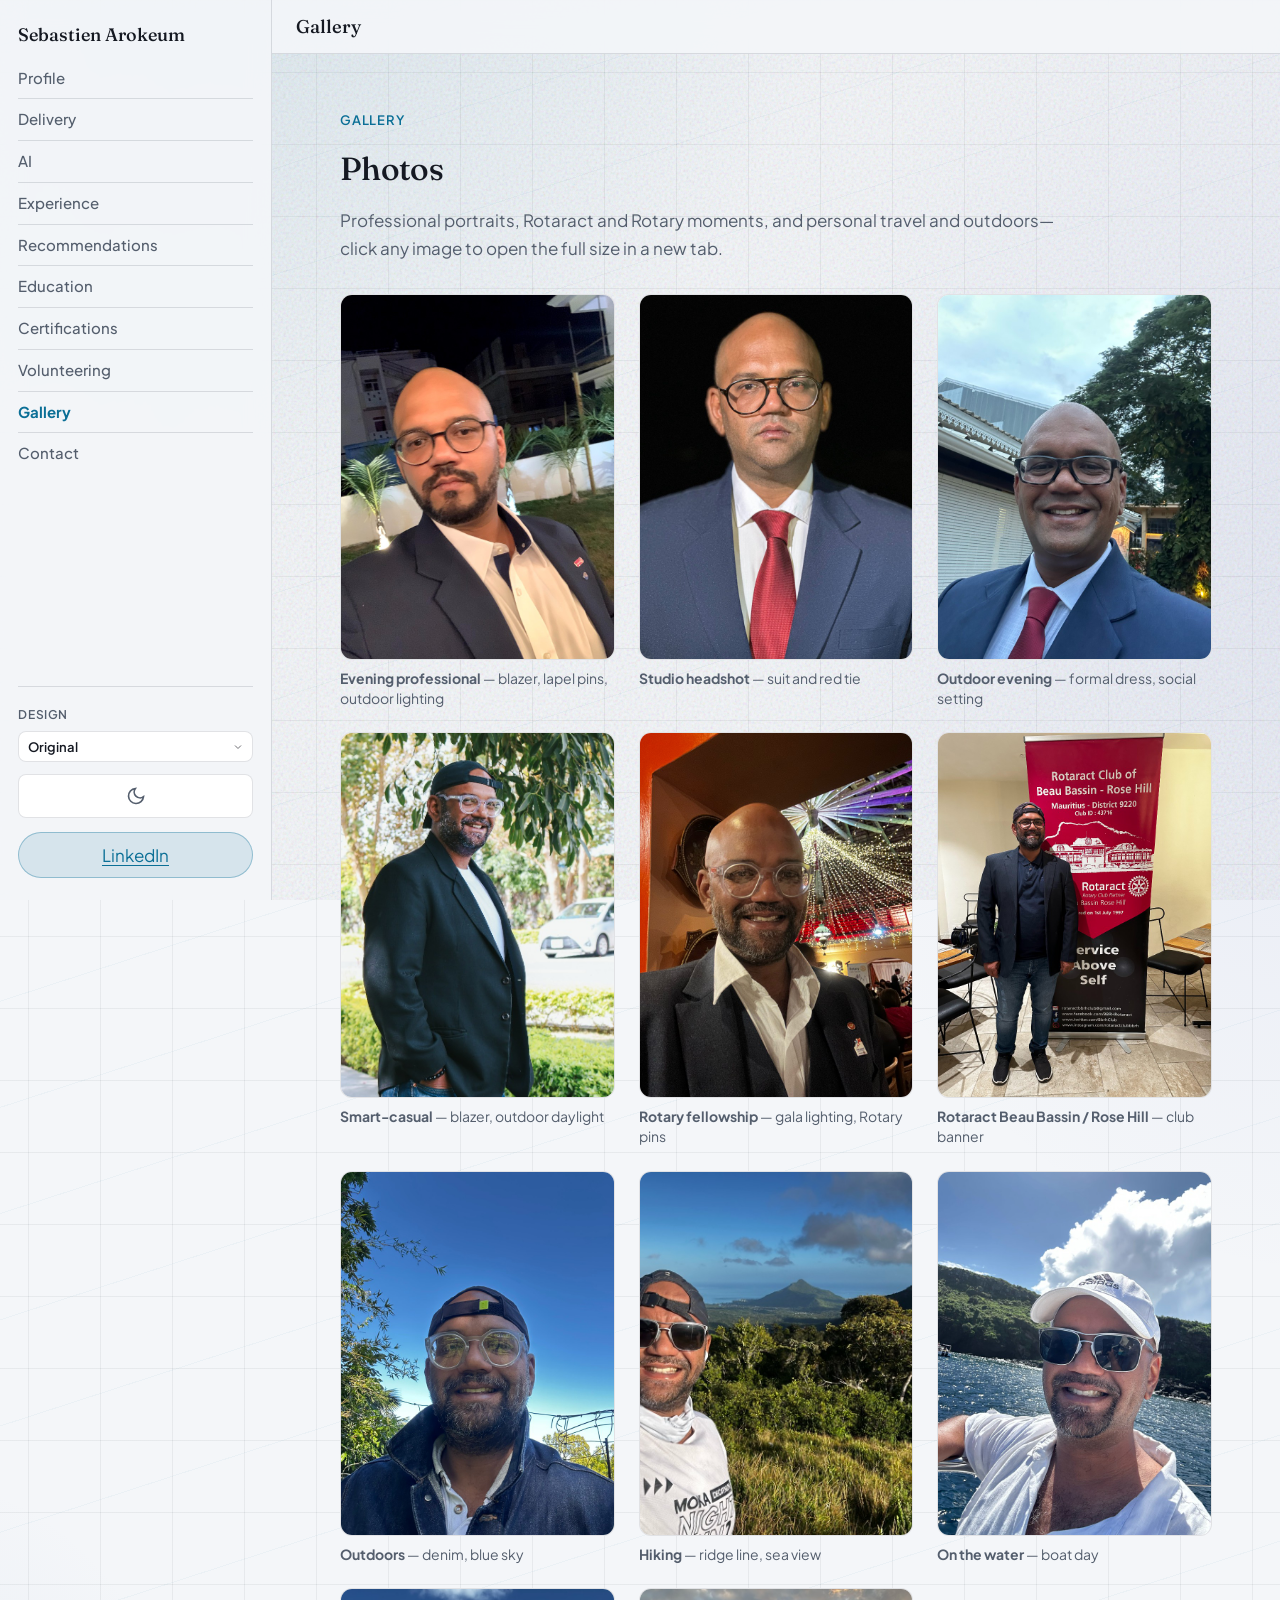
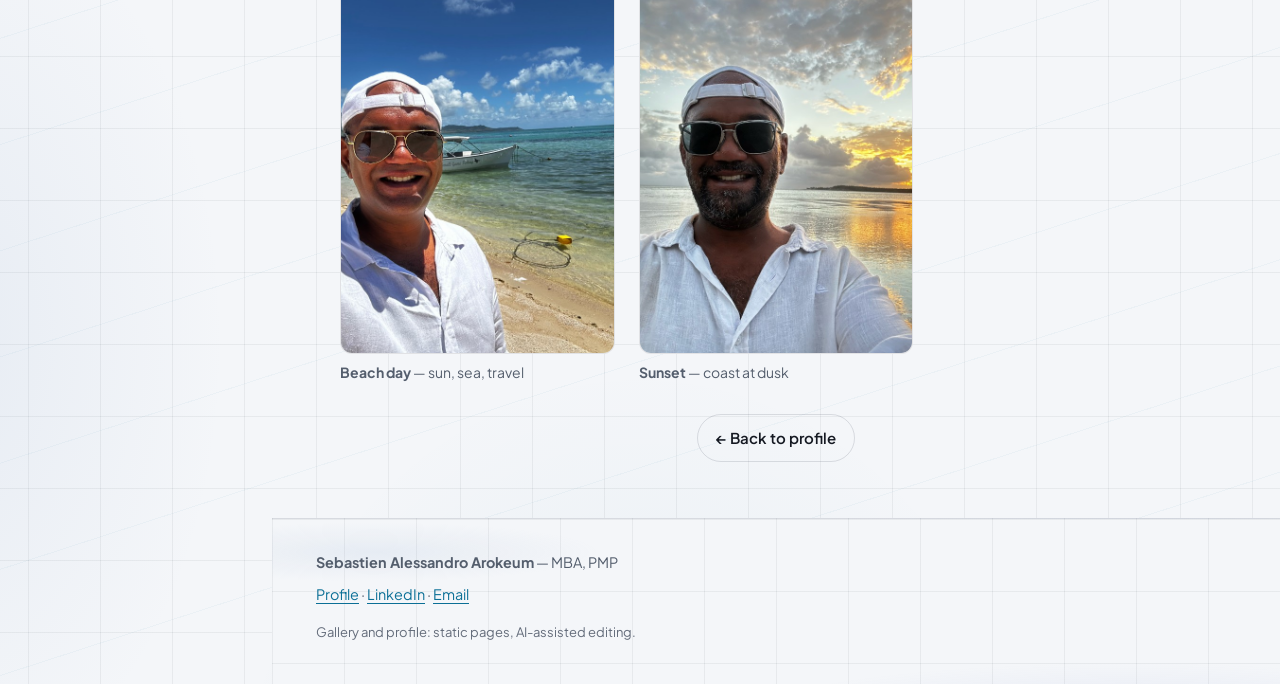
==== gallery.html @ 87f0eabe "Add personal profile site: index, gallery, themes, assets Made-with: Cursor" ====
<!DOCTYPE html>
<html lang="en">
<head>
  <meta charset="utf-8">
  <meta name="viewport" content="width=device-width, initial-scale=1">
  <title>Photo gallery — Sebastien Arokeum</title>
  <meta name="description" content="Photos: professional work, Rotaract and Rotary, travel, and outdoor life — Sebastien Alessandro Arokeum.">
  <meta name="theme-color" id="theme-color-meta" content="#0c0f14">
  <script>
    (function () {
      var d = document.documentElement;
      var colors = { original: { light: '#f4f6f9', dark: '#0c0f14' }, apple: { light: '#f5f5f7', dark: '#000000' }, google: { light: '#f8f9fa', dark: '#131314' } };
      try {
        var a = localStorage.getItem('appearance');
        if (!a) {
          var leg = localStorage.getItem('theme');
          if (leg === 'light' || leg === 'dark') {
            a = leg;
            localStorage.setItem('appearance', a);
            localStorage.removeItem('theme');
          } else {
            a = window.matchMedia('(prefers-color-scheme: light)').matches ? 'light' : 'dark';
          }
        }
        d.setAttribute('data-appearance', a);
      } catch (e) {
        d.setAttribute('data-appearance', 'dark');
      }
      var v = localStorage.getItem('visualTheme');
      d.setAttribute('data-visual', (v === 'apple' || v === 'google' || v === 'original') ? v : 'original');
      var m = document.getElementById('theme-color-meta');
      if (m) {
        var vis = d.getAttribute('data-visual');
        var ap = d.getAttribute('data-appearance');
        m.content = (colors[vis] && colors[vis][ap]) || '#0c0f14';
      }
    })();
  </script>
  <link rel="preconnect" href="https://fonts.googleapis.com">
  <link rel="preconnect" href="https://fonts.gstatic.com" crossorigin>
  <link href="https://fonts.googleapis.com/css2?family=Fraunces:ital,opsz,wght@0,9..144,500;1,9..144,500&family=Inter:wght@400;500;600;700&family=Plus+Jakarta+Sans:ital,wght@0,400;0,500;0,600;0,700;1,400&family=Roboto+Serif:ital,opsz,wght@0,8..144,400;0,8..144,600;1,8..144,400&family=Roboto:ital,wght@0,400;0,500;0,700;1,400&family=Source+Serif+4:ital,opsz,wght@0,8..60,400;0,8..60,600;1,8..60,400&display=swap" rel="stylesheet">
  <link rel="stylesheet" href="styles.css">
</head>
<body>
  <a class="skip-link" href="#main">Skip to content</a>

  <div class="site-shell">
    <aside class="site-sidebar" id="site-sidebar" aria-label="Site">
      <div class="site-sidebar__inner">
        <a class="logo" href="index.html">Sebastien Arokeum</a>
        <nav id="site-nav" class="site-nav" aria-label="Primary">
          <a href="index.html#top">Profile</a>
          <a href="index.html#delivery">Delivery</a>
          <a href="index.html#ai">AI</a>
          <a href="index.html#experience">Experience</a>
          <a href="index.html#recommendations">Recommendations</a>
          <a href="index.html#education">Education</a>
          <a href="index.html#certifications">Certifications</a>
          <a href="index.html#volunteering">Volunteering</a>
          <a href="gallery.html" aria-current="page">Gallery</a>
          <a href="index.html#contact">Contact</a>
        </nav>
        <div class="site-sidebar__footer">
          <div class="theme-picker">
            <label class="theme-picker__label" for="visual-theme">Design</label>
            <select id="visual-theme" class="theme-select" aria-label="Choose site design theme. Selection is saved as default in this browser." title="Saved as your default on this device">
              <option value="original">Original</option>
              <option value="apple">Apple</option>
              <option value="google">Google</option>
            </select>
          </div>
          <button type="button" class="theme-toggle theme-toggle--sidebar" data-theme-toggle aria-pressed="false" title="Toggle light / dark appearance">
            <span class="visually-hidden">Toggle light / dark appearance</span>
            <svg class="theme-toggle__icon theme-toggle__icon--sun" xmlns="http://www.w3.org/2000/svg" width="20" height="20" viewBox="0 0 24 24" fill="none" stroke="currentColor" stroke-width="2" stroke-linecap="round" aria-hidden="true"><circle cx="12" cy="12" r="4"/><path d="M12 2v2M12 20v2M4.93 4.93l1.41 1.41M17.66 17.66l1.41 1.41M2 12h2M20 12h2M6.34 17.66l-1.41 1.41M19.07 4.93l-1.41 1.41"/></svg>
            <svg class="theme-toggle__icon theme-toggle__icon--moon" xmlns="http://www.w3.org/2000/svg" width="20" height="20" viewBox="0 0 24 24" fill="none" stroke="currentColor" stroke-width="2" stroke-linecap="round" aria-hidden="true"><path d="M21 12.79A9 9 0 1 1 11.21 3 7 7 0 0 0 21 12.79z"/></svg>
          </button>
          <a class="site-nav__cta" href="https://www.linkedin.com/in/sebastien-alessandro-arokeum/" target="_blank" rel="noopener noreferrer">LinkedIn</a>
        </div>
      </div>
    </aside>

    <div class="site-content">
      <div class="site-drawer-backdrop" id="site-drawer-backdrop" aria-hidden="true"></div>
      <header class="site-topbar" aria-label="Current section">
        <button type="button" class="nav-toggle" aria-expanded="false" aria-controls="site-sidebar" aria-label="Open menu">
          <span class="nav-toggle__bar" aria-hidden="true"></span>
          <span class="nav-toggle__bar" aria-hidden="true"></span>
        </button>
        <p class="site-topbar__label" id="current-section-label" aria-live="polite">Gallery</p>
        <button type="button" class="theme-toggle theme-toggle--topbar" data-theme-toggle aria-pressed="false" title="Toggle light / dark appearance">
          <span class="visually-hidden">Toggle light / dark appearance</span>
          <svg class="theme-toggle__icon theme-toggle__icon--sun" xmlns="http://www.w3.org/2000/svg" width="20" height="20" viewBox="0 0 24 24" fill="none" stroke="currentColor" stroke-width="2" stroke-linecap="round" aria-hidden="true"><circle cx="12" cy="12" r="4"/><path d="M12 2v2M12 20v2M4.93 4.93l1.41 1.41M17.66 17.66l1.41 1.41M2 12h2M20 12h2M6.34 17.66l-1.41 1.41M19.07 4.93l-1.41 1.41"/></svg>
          <svg class="theme-toggle__icon theme-toggle__icon--moon" xmlns="http://www.w3.org/2000/svg" width="20" height="20" viewBox="0 0 24 24" fill="none" stroke="currentColor" stroke-width="2" stroke-linecap="round" aria-hidden="true"><path d="M21 12.79A9 9 0 1 1 11.21 3 7 7 0 0 0 21 12.79z"/></svg>
        </button>
      </header>

      <main id="main" class="section">
    <div class="section__inner">
      <p class="eyebrow">Gallery</p>
      <h1 class="section__title">Photos</h1>
      <p class="gallery-page__intro">Professional portraits, Rotaract and Rotary moments, and personal travel and outdoors—click any image to open the full size in a new tab.</p>

      <ul class="gallery-grid">
        <li class="gallery-grid__item">
          <figure class="photo-card">
            <a href="assets/photos/hero-professional.png" target="_blank" rel="noopener noreferrer" class="photo-card__link">
              <img src="assets/photos/hero-professional.png" width="480" height="640" loading="lazy" alt="Evening portrait, blazer and Rotary-related lapel pins.">
            </a>
            <figcaption class="photo-card__cap"><strong>Evening professional</strong> — blazer, lapel pins, outdoor lighting</figcaption>
          </figure>
        </li>
        <li class="gallery-grid__item">
          <figure class="photo-card">
            <a href="assets/photos/headshot-studio.png" target="_blank" rel="noopener noreferrer" class="photo-card__link">
              <img src="assets/photos/headshot-studio.png" width="480" height="640" loading="lazy" alt="Formal headshot with navy suit, white shirt, and red tie on dark background.">
            </a>
            <figcaption class="photo-card__cap"><strong>Studio headshot</strong> — suit and red tie</figcaption>
          </figure>
        </li>
        <li class="gallery-grid__item">
          <figure class="photo-card">
            <a href="assets/photos/professional-outdoor-event.png" target="_blank" rel="noopener noreferrer" class="photo-card__link">
              <img src="assets/photos/professional-outdoor-event.png" width="480" height="640" loading="lazy" alt="Navy suit and red tie at an outdoor evening event with trees and buildings.">
            </a>
            <figcaption class="photo-card__cap"><strong>Outdoor evening</strong> — formal dress, social setting</figcaption>
          </figure>
        </li>
        <li class="gallery-grid__item">
          <figure class="photo-card">
            <a href="assets/photos/lifestyle-smart-casual.png" target="_blank" rel="noopener noreferrer" class="photo-card__link">
              <img src="assets/photos/lifestyle-smart-casual.png" width="480" height="640" loading="lazy" alt="Black blazer, white t-shirt, and jeans outdoors under a tree.">
            </a>
            <figcaption class="photo-card__cap"><strong>Smart-casual</strong> — blazer, outdoor daylight</figcaption>
          </figure>
        </li>
        <li class="gallery-grid__item">
          <figure class="photo-card">
            <a href="assets/photos/rotary-gala.png" target="_blank" rel="noopener noreferrer" class="photo-card__link">
              <img src="assets/photos/rotary-gala.png" width="480" height="640" loading="lazy" alt="Rotary evening event with formal wear and Rotary lapel pins, festive lighting.">
            </a>
            <figcaption class="photo-card__cap"><strong>Rotary fellowship</strong> — gala lighting, Rotary pins</figcaption>
          </figure>
        </li>
        <li class="gallery-grid__item">
          <figure class="photo-card">
            <a href="assets/photos/rotaract-banner.png" target="_blank" rel="noopener noreferrer" class="photo-card__link">
              <img src="assets/photos/rotaract-banner.png" width="480" height="640" loading="lazy" alt="Beside the Rotaract Club of Beau Bassin Rose Hill banner with Service Above Self.">
            </a>
            <figcaption class="photo-card__cap"><strong>Rotaract Beau Bassin / Rose Hill</strong> — club banner</figcaption>
          </figure>
        </li>
        <li class="gallery-grid__item">
          <figure class="photo-card">
            <a href="assets/photos/gallery-denim-outdoor.png" target="_blank" rel="noopener noreferrer" class="photo-card__link">
              <img src="assets/photos/gallery-denim-outdoor.png" width="480" height="640" loading="lazy" alt="Casual outdoor selfie with denim jacket and cap against blue sky.">
            </a>
            <figcaption class="photo-card__cap"><strong>Outdoors</strong> — denim, blue sky</figcaption>
          </figure>
        </li>
        <li class="gallery-grid__item">
          <figure class="photo-card">
            <a href="assets/photos/gallery-hiking.png" target="_blank" rel="noopener noreferrer" class="photo-card__link">
              <img src="assets/photos/gallery-hiking.png" width="480" height="640" loading="lazy" alt="On a mountain ridge with forested hills and ocean in the distance.">
            </a>
            <figcaption class="photo-card__cap"><strong>Hiking</strong> — ridge line, sea view</figcaption>
          </figure>
        </li>
        <li class="gallery-grid__item">
          <figure class="photo-card">
            <a href="assets/photos/gallery-boat.png" target="_blank" rel="noopener noreferrer" class="photo-card__link">
              <img src="assets/photos/gallery-boat.png" width="480" height="640" loading="lazy" alt="Selfie on a boat with blue water and green coastline.">
            </a>
            <figcaption class="photo-card__cap"><strong>On the water</strong> — boat day</figcaption>
          </figure>
        </li>
        <li class="gallery-grid__item">
          <figure class="photo-card">
            <a href="assets/photos/gallery-beach-day.png" target="_blank" rel="noopener noreferrer" class="photo-card__link">
              <img src="assets/photos/gallery-beach-day.png" width="480" height="640" loading="lazy" alt="Bright beach day with white shirt and cap.">
            </a>
            <figcaption class="photo-card__cap"><strong>Beach day</strong> — sun, sea, travel</figcaption>
          </figure>
        </li>
        <li class="gallery-grid__item">
          <figure class="photo-card">
            <a href="assets/photos/gallery-beach-sunset.png" target="_blank" rel="noopener noreferrer" class="photo-card__link">
              <img src="assets/photos/gallery-beach-sunset.png" width="480" height="640" loading="lazy" alt="Beach at sunset with warm colours in the sky.">
            </a>
            <figcaption class="photo-card__cap"><strong>Sunset</strong> — coast at dusk</figcaption>
          </figure>
        </li>
      </ul>

      <p class="cta-row cta-row--spaced"><a class="btn btn--ghost" href="index.html">← Back to profile</a></p>
    </div>
      </main>

      <footer class="site-footer">
        <div class="site-footer__inner">
          <p><strong>Sebastien Alessandro Arokeum</strong> — MBA, PMP</p>
          <p class="site-footer__links">
            <a href="index.html">Profile</a>
            · <a href="https://www.linkedin.com/in/sebastien-alessandro-arokeum/" target="_blank" rel="noopener noreferrer">LinkedIn</a>
            · <a href="mailto:sebastien.arokeum@gmail.com">Email</a>
          </p>
          <p class="site-footer__build">Gallery and profile: static pages, AI-assisted editing.</p>
        </div>
      </footer>
    </div>
  </div>

  <script src="theme-init.js" defer></script>
</body>
</html>
---- styles.css ----
/* Sebastien Arokeum — multi-theme profile
   data-visual: original | apple | google · data-appearance: light | dark */

html[data-visual="original"][data-appearance="dark"] {
  color-scheme: dark;
  --bg: #0a0c10;
  --bg-elevated: #11151c;
  --bg-card: #161c26;
  --text: #e8eaef;
  --text-muted: #98a1b0;
  --accent: #5eb3d4;
  --accent-soft: rgba(94, 179, 212, 0.14);
  --border: rgba(255, 255, 255, 0.08);
  --link-hover: #8bcfe8;
  --header-bg: rgba(10, 12, 16, 0.88);
  --header-blur: blur(12px);
  --btn-primary-hover: #7ec9e4;
  --btn-primary-fg: #0a0c10;
  --nav-cta-border: rgba(94, 179, 212, 0.35);
  --nav-cta-hover-bg: rgba(94, 179, 212, 0.22);
  --nav-cta-hover-fg: #8bcfe8;
  --hero-note-border: rgba(94, 179, 212, 0.25);
  --cert-thumb-hover: rgba(94, 179, 212, 0.45);
  --skip-fg: #0a0c10;
  --bg-mesh-1: rgba(94, 179, 212, 0.18);
  --bg-mesh-2: rgba(130, 140, 220, 0.09);
  --bg-mesh-3: rgba(94, 179, 212, 0.07);
  --bg-mesh-4: rgba(60, 100, 160, 0.06);
  --bg-grid-line: rgba(255, 255, 255, 0.045);
  --bg-diagonal: rgba(94, 179, 212, 0.03);
  --surface-mesh-top: rgba(94, 179, 212, 0.06);
  --surface-stripe: rgba(255, 255, 255, 0.02);
  --noise-opacity: 0.35;
  --radius: 12px;
  --font-sans: "Plus Jakarta Sans", system-ui, -apple-system, sans-serif;
  --font-display: "Fraunces", Georgia, "Times New Roman", serif;
  --space: clamp(1rem, 3vw, 1.5rem);
  --max: 720px;
  --max-wide: 920px;
  --hero-title-weight: 500;
  --section-title-weight: 500;
  --card-shadow: none;
}

html[data-visual="original"][data-appearance="light"] {
  color-scheme: light;
  --bg: #f4f6f9;
  --bg-elevated: #e8ecf2;
  --bg-card: #ffffff;
  --text: #151922;
  --text-muted: #545e6d;
  --accent: #0b6f96;
  --accent-soft: rgba(11, 111, 150, 0.12);
  --border: rgba(15, 23, 42, 0.12);
  --link-hover: #094660;
  --header-bg: rgba(244, 246, 249, 0.92);
  --header-blur: blur(12px);
  --btn-primary-hover: #095a7a;
  --btn-primary-fg: #ffffff;
  --nav-cta-border: rgba(11, 111, 150, 0.35);
  --nav-cta-hover-bg: rgba(11, 111, 150, 0.14);
  --nav-cta-hover-fg: #0b6f96;
  --hero-note-border: rgba(11, 111, 150, 0.28);
  --cert-thumb-hover: rgba(11, 111, 150, 0.38);
  --skip-fg: #ffffff;
  --bg-mesh-1: rgba(11, 111, 150, 0.14);
  --bg-mesh-2: rgba(100, 120, 200, 0.1);
  --bg-mesh-3: rgba(11, 111, 150, 0.07);
  --bg-mesh-4: rgba(130, 160, 200, 0.12);
  --bg-grid-line: rgba(15, 23, 42, 0.06);
  --bg-diagonal: rgba(11, 111, 150, 0.04);
  --surface-mesh-top: rgba(11, 111, 150, 0.07);
  --surface-stripe: rgba(15, 23, 42, 0.035);
  --noise-opacity: 0.22;
  --radius: 12px;
  --font-sans: "Plus Jakarta Sans", system-ui, -apple-system, sans-serif;
  --font-display: "Fraunces", Georgia, "Times New Roman", serif;
  --space: clamp(1rem, 3vw, 1.5rem);
  --max: 720px;
  --max-wide: 920px;
  --hero-title-weight: 500;
  --section-title-weight: 500;
  --card-shadow: none;
}

html[data-visual="apple"][data-appearance="light"] {
  color-scheme: light;
  --bg: #f5f5f7;
  --bg-elevated: #ffffff;
  --bg-card: #ffffff;
  --text: #1d1d1f;
  --text-muted: #6e6e73;
  --accent: #0071e3;
  --accent-soft: rgba(0, 113, 227, 0.1);
  --border: rgba(0, 0, 0, 0.08);
  --link-hover: #0077ed;
  --header-bg: rgba(245, 245, 247, 0.72);
  --header-blur: saturate(180%) blur(20px);
  --btn-primary-hover: #0077ed;
  --btn-primary-fg: #ffffff;
  --nav-cta-border: rgba(0, 113, 227, 0.3);
  --nav-cta-hover-bg: rgba(0, 113, 227, 0.1);
  --nav-cta-hover-fg: #0071e3;
  --hero-note-border: rgba(0, 113, 227, 0.18);
  --cert-thumb-hover: rgba(0, 113, 227, 0.3);
  --skip-fg: #ffffff;
  --bg-mesh-1: rgba(0, 113, 227, 0.07);
  --bg-mesh-2: rgba(0, 0, 0, 0.02);
  --bg-mesh-3: rgba(0, 113, 227, 0.04);
  --bg-mesh-4: rgba(255, 255, 255, 0.5);
  --bg-grid-line: rgba(0, 0, 0, 0.04);
  --bg-diagonal: rgba(0, 113, 227, 0.02);
  --surface-mesh-top: rgba(0, 113, 227, 0.05);
  --surface-stripe: rgba(0, 0, 0, 0.02);
  --noise-opacity: 0.12;
  --radius: 18px;
  --font-sans: -apple-system, BlinkMacSystemFont, "Inter", "Segoe UI", sans-serif;
  --font-display: "Source Serif 4", Georgia, serif;
  --space: clamp(1.15rem, 3.2vw, 1.7rem);
  --max: 680px;
  --max-wide: 980px;
  --hero-title-weight: 600;
  --section-title-weight: 600;
  --card-shadow: 0 4px 24px rgba(0, 0, 0, 0.06);
}

html[data-visual="apple"][data-appearance="dark"] {
  color-scheme: dark;
  --bg: #000000;
  --bg-elevated: #1c1c1e;
  --bg-card: #2c2c2e;
  --text: #f5f5f7;
  --text-muted: #a1a1a6;
  --accent: #0a84ff;
  --accent-soft: rgba(10, 132, 255, 0.15);
  --border: rgba(255, 255, 255, 0.12);
  --link-hover: #64b5ff;
  --header-bg: rgba(28, 28, 30, 0.82);
  --header-blur: saturate(180%) blur(20px);
  --btn-primary-hover: #409cff;
  --btn-primary-fg: #ffffff;
  --nav-cta-border: rgba(10, 132, 255, 0.35);
  --nav-cta-hover-bg: rgba(10, 132, 255, 0.18);
  --nav-cta-hover-fg: #64b5ff;
  --hero-note-border: rgba(10, 132, 255, 0.28);
  --cert-thumb-hover: rgba(10, 132, 255, 0.35);
  --skip-fg: #ffffff;
  --bg-mesh-1: rgba(10, 132, 255, 0.1);
  --bg-mesh-2: rgba(255, 255, 255, 0.04);
  --bg-mesh-3: rgba(10, 132, 255, 0.06);
  --bg-mesh-4: rgba(255, 255, 255, 0.03);
  --bg-grid-line: rgba(255, 255, 255, 0.06);
  --bg-diagonal: rgba(10, 132, 255, 0.03);
  --surface-mesh-top: rgba(10, 132, 255, 0.08);
  --surface-stripe: rgba(255, 255, 255, 0.03);
  --noise-opacity: 0.18;
  --radius: 18px;
  --font-sans: -apple-system, BlinkMacSystemFont, "Inter", "Segoe UI", sans-serif;
  --font-display: "Source Serif 4", Georgia, serif;
  --space: clamp(1.15rem, 3.2vw, 1.7rem);
  --max: 680px;
  --max-wide: 980px;
  --hero-title-weight: 600;
  --section-title-weight: 600;
  --card-shadow: 0 4px 32px rgba(0, 0, 0, 0.45);
}

html[data-visual="google"][data-appearance="light"] {
  color-scheme: light;
  --bg: #f8f9fa;
  --bg-elevated: #f1f3f4;
  --bg-card: #ffffff;
  --text: #202124;
  --text-muted: #5f6368;
  --accent: #1a73e8;
  --accent-soft: rgba(26, 115, 232, 0.1);
  --border: rgba(60, 64, 67, 0.14);
  --link-hover: #174ea6;
  --header-bg: rgba(248, 249, 250, 0.92);
  --header-blur: blur(10px);
  --btn-primary-hover: #1557b0;
  --btn-primary-fg: #ffffff;
  --nav-cta-border: rgba(26, 115, 232, 0.35);
  --nav-cta-hover-bg: rgba(26, 115, 232, 0.12);
  --nav-cta-hover-fg: #1a73e8;
  --hero-note-border: rgba(26, 115, 232, 0.22);
  --cert-thumb-hover: rgba(26, 115, 232, 0.35);
  --skip-fg: #ffffff;
  --bg-mesh-1: rgba(26, 115, 232, 0.09);
  --bg-mesh-2: rgba(52, 168, 83, 0.06);
  --bg-mesh-3: rgba(251, 188, 4, 0.05);
  --bg-mesh-4: rgba(234, 67, 53, 0.04);
  --bg-grid-line: rgba(60, 64, 67, 0.06);
  --bg-diagonal: rgba(26, 115, 232, 0.025);
  --surface-mesh-top: rgba(26, 115, 232, 0.06);
  --surface-stripe: rgba(60, 64, 67, 0.04);
  --noise-opacity: 0.14;
  --radius: 12px;
  --font-sans: "Roboto", "Helvetica Neue", Arial, sans-serif;
  --font-display: "Roboto Serif", "Roboto", Georgia, serif;
  --space: clamp(1rem, 3vw, 1.55rem);
  --max: 720px;
  --max-wide: 960px;
  --hero-title-weight: 400;
  --section-title-weight: 400;
  --card-shadow: 0 1px 2px rgba(60, 64, 67, 0.12), 0 2px 6px rgba(60, 64, 67, 0.08);
}

html[data-visual="google"][data-appearance="dark"] {
  color-scheme: dark;
  --bg: #131314;
  --bg-elevated: #1e1f20;
  --bg-card: #28292a;
  --text: #e8eaed;
  --text-muted: #9aa0a6;
  --accent: #8ab4f8;
  --accent-soft: rgba(138, 180, 248, 0.14);
  --border: rgba(255, 255, 255, 0.1);
  --link-hover: #aec9ff;
  --header-bg: rgba(30, 31, 32, 0.9);
  --header-blur: blur(10px);
  --btn-primary-hover: #a8c7fa;
  --btn-primary-fg: #062e6f;
  --nav-cta-border: rgba(138, 180, 248, 0.35);
  --nav-cta-hover-bg: rgba(138, 180, 248, 0.14);
  --nav-cta-hover-fg: #d2e3fc;
  --hero-note-border: rgba(138, 180, 248, 0.28);
  --cert-thumb-hover: rgba(138, 180, 248, 0.35);
  --skip-fg: #062e6f;
  --bg-mesh-1: rgba(138, 180, 248, 0.1);
  --bg-mesh-2: rgba(129, 201, 149, 0.06);
  --bg-mesh-3: rgba(253, 192, 47, 0.05);
  --bg-mesh-4: rgba(242, 139, 130, 0.05);
  --bg-grid-line: rgba(255, 255, 255, 0.06);
  --bg-diagonal: rgba(138, 180, 248, 0.03);
  --surface-mesh-top: rgba(138, 180, 248, 0.08);
  --surface-stripe: rgba(255, 255, 255, 0.04);
  --noise-opacity: 0.22;
  --radius: 12px;
  --font-sans: "Roboto", "Helvetica Neue", Arial, sans-serif;
  --font-display: "Roboto Serif", "Roboto", Georgia, serif;
  --space: clamp(1rem, 3vw, 1.55rem);
  --max: 720px;
  --max-wide: 960px;
  --hero-title-weight: 400;
  --section-title-weight: 400;
  --card-shadow: 0 1px 3px rgba(0, 0, 0, 0.4);
}

*,
*::before,
*::after {
  box-sizing: border-box;
}

html {
  scroll-behavior: smooth;
}

@media (prefers-reduced-motion: reduce) {
  html {
    scroll-behavior: auto;
  }
}

@media (prefers-reduced-transparency: reduce) {
  body::before {
    opacity: 0.06;
    mix-blend-mode: normal;
  }

  [data-appearance="light"] body::before {
    opacity: 0.04;
  }

  .hero::before,
  .hero::after {
    opacity: 0.2;
  }
}

body {
  margin: 0;
  font-family: var(--font-sans);
  font-size: 1.0625rem;
  line-height: 1.65;
  color: var(--text);
  background-color: var(--bg);
  background-image:
    radial-gradient(ellipse 100% 70% at 15% -15%, var(--bg-mesh-1), transparent 55%),
    radial-gradient(ellipse 85% 60% at 105% 25%, var(--bg-mesh-2), transparent 52%),
    radial-gradient(ellipse 70% 50% at 50% 110%, var(--bg-mesh-3), transparent 48%),
    radial-gradient(ellipse 50% 45% at -5% 85%, var(--bg-mesh-4), transparent 45%),
    repeating-linear-gradient(
      -18deg,
      transparent,
      transparent 100px,
      var(--bg-diagonal) 100px,
      var(--bg-diagonal) 101px
    ),
    linear-gradient(var(--bg-grid-line) 1px, transparent 1px),
    linear-gradient(90deg, var(--bg-grid-line) 1px, transparent 1px);
  background-size:
    100% 100%,
    100% 100%,
    100% 100%,
    100% 100%,
    100% 100%,
    72px 72px,
    72px 72px;
  background-position: center top;
  -webkit-font-smoothing: antialiased;
}

/* Fine grain noise overlay (very subtle, theme-agnostic opacity) */
body::before {
  content: "";
  position: fixed;
  inset: 0;
  pointer-events: none;
  z-index: 0;
  opacity: var(--noise-opacity, 0.35);
  background-image: url("data:image/svg+xml,%3Csvg viewBox='0 0 512 512' xmlns='http://www.w3.org/2000/svg'%3E%3Cfilter id='n'%3E%3CfeTurbulence type='fractalNoise' baseFrequency='0.65' numOctaves='3' stitchTiles='stitch'/%3E%3C/filter%3E%3Crect width='100%25' height='100%25' filter='url(%23n)'/%3E%3C/svg%3E");
  mix-blend-mode: overlay;
}

[data-appearance="light"] body::before {
  mix-blend-mode: multiply;
}

main {
  position: relative;
  z-index: 1;
}

img {
  max-width: 100%;
  height: auto;
  display: block;
}

a {
  color: var(--accent);
  text-decoration-thickness: 1px;
  text-underline-offset: 0.18em;
}

a:hover {
  color: var(--link-hover);
}

:focus-visible {
  outline: 2px solid var(--accent);
  outline-offset: 3px;
}

.visually-hidden {
  position: absolute;
  width: 1px;
  height: 1px;
  padding: 0;
  margin: -1px;
  overflow: hidden;
  clip: rect(0, 0, 0, 0);
  white-space: nowrap;
  border: 0;
}

.skip-link {
  position: absolute;
  left: -9999px;
  top: 0.75rem;
  padding: 0.5rem 1rem;
  background: var(--accent);
  color: var(--skip-fg);
  font-weight: 600;
  border-radius: 4px;
  z-index: 100;
}

.skip-link:focus {
  left: 0.75rem;
}

/* Layout: sidebar + content + top section bar */
:root {
  --sidebar-width: min(17rem, 92vw);
  --topbar-height: 3.35rem;
}

.site-shell {
  min-height: 100vh;
}

@media (min-width: 52rem) {
  .site-shell {
    display: grid;
    grid-template-columns: var(--sidebar-width) minmax(0, 1fr);
    align-items: stretch;
  }
}

.site-sidebar {
  position: fixed;
  top: 0;
  left: 0;
  z-index: 200;
  width: var(--sidebar-width);
  max-width: min(18.5rem, 92vw);
  height: 100vh;
  height: 100dvh;
  margin: 0;
  padding: 0;
  background: var(--header-bg);
  -webkit-backdrop-filter: var(--header-blur, blur(12px));
  backdrop-filter: var(--header-blur, blur(12px));
  border-right: 1px solid var(--border);
  transform: translateX(-100%);
  transition: transform 0.22s ease;
  overflow-y: auto;
}

.site-sidebar.is-open {
  transform: translateX(0);
}

.site-drawer-backdrop {
  display: none;
  position: fixed;
  inset: 0;
  z-index: 150;
  margin: 0;
  padding: 0;
  border: 0;
  background: rgba(0, 0, 0, 0.48);
  cursor: pointer;
  -webkit-backdrop-filter: blur(2px);
  backdrop-filter: blur(2px);
}

.site-drawer-backdrop.is-visible {
  display: block;
}

@media (min-width: 52rem) {
  .site-sidebar {
    position: sticky;
    top: 0;
    align-self: start;
    width: auto;
    max-width: none;
    height: 100vh;
    height: 100dvh;
    transform: none;
    border-right: 1px solid var(--border);
  }

  .site-sidebar.is-open {
    transform: none;
  }

  .site-drawer-backdrop,
  .site-drawer-backdrop.is-visible {
    display: none !important;
  }
}

.site-sidebar__inner {
  display: flex;
  flex-direction: column;
  min-height: 100%;
  padding: 1.1rem 1.15rem 1.35rem;
  gap: 0.35rem;
}

.site-sidebar__footer {
  margin-top: auto;
  padding-top: 1.1rem;
  border-top: 1px solid var(--border);
  display: flex;
  flex-direction: column;
  gap: 0.75rem;
}

.site-content {
  position: relative;
  z-index: 1;
  min-width: 0;
}

.site-topbar {
  position: sticky;
  top: 0;
  z-index: 40;
  display: flex;
  align-items: center;
  gap: 0.65rem;
  min-height: var(--topbar-height);
  padding: 0.55rem var(--space);
  background: var(--header-bg);
  -webkit-backdrop-filter: var(--header-blur, blur(12px));
  backdrop-filter: var(--header-blur, blur(12px));
  border-bottom: 1px solid var(--border);
}

.site-topbar__label {
  flex: 1;
  margin: 0;
  min-width: 0;
  font-family: var(--font-display);
  font-size: clamp(1rem, 2.5vw, 1.15rem);
  font-weight: var(--section-title-weight);
  color: var(--text);
  line-height: 1.25;
}

@media (min-width: 52rem) {
  .site-topbar {
    padding-left: var(--space);
  }

  .site-topbar .nav-toggle {
    display: none !important;
  }
}

.hero,
.section {
  scroll-margin-top: calc(var(--topbar-height) + 0.75rem);
}

.logo {
  font-family: var(--font-display);
  font-weight: 500;
  font-size: 1.125rem;
  color: var(--text);
  text-decoration: none;
  padding: 0.15rem 0;
}

.theme-toggle {
  display: flex;
  align-items: center;
  justify-content: center;
  width: 44px;
  height: 44px;
  padding: 0;
  border: 1px solid var(--border);
  border-radius: 8px;
  background: var(--bg-card);
  color: var(--text-muted);
  cursor: pointer;
  flex-shrink: 0;
  transition: color 0.15s ease, border-color 0.15s ease, background 0.15s ease;
}

.theme-toggle:hover {
  color: var(--accent);
  border-color: var(--nav-cta-border);
}

.theme-toggle__icon {
  display: block;
}

.theme-toggle__icon--moon {
  display: none;
}

[data-appearance="light"] .theme-toggle__icon--sun {
  display: none;
}

[data-appearance="light"] .theme-toggle__icon--moon {
  display: block;
}

.logo:hover {
  color: var(--accent);
}

.nav-toggle {
  display: none;
  flex-direction: column;
  justify-content: center;
  flex-shrink: 0;
  gap: 6px;
  width: 44px;
  height: 44px;
  padding: 0;
  border: 1px solid var(--border);
  border-radius: 8px;
  background: var(--bg-elevated);
  cursor: pointer;
}

.nav-toggle__bar {
  display: block;
  width: 20px;
  height: 2px;
  margin: 0 auto;
  background: var(--text);
  border-radius: 1px;
}

.site-nav {
  display: flex;
  flex-direction: column;
  align-items: stretch;
  gap: 0;
  font-size: 0.9375rem;
  font-weight: 500;
  flex: 1;
}

.site-nav a {
  color: var(--text-muted);
  text-decoration: none;
  padding: 0.5rem 0;
  border-bottom: 1px solid var(--border);
}

.site-nav a:last-of-type:not(.site-nav__cta) {
  border-bottom-color: transparent;
}

.site-nav a:hover {
  color: var(--text);
}

.site-nav__cta {
  padding: 0.5rem 0.85rem !important;
  margin-top: 0.15rem;
  border-radius: 999px;
  background: var(--accent-soft);
  color: var(--accent) !important;
  border: 1px solid var(--nav-cta-border);
  text-align: center;
  border-bottom: 1px solid var(--nav-cta-border);
}

.site-nav__cta:hover {
  background: var(--nav-cta-hover-bg);
  color: var(--nav-cta-hover-fg) !important;
}

.theme-toggle--topbar {
  display: none;
}

.theme-toggle--sidebar {
  width: 100%;
  height: 44px;
}

@media (max-width: 51.99rem) {
  .nav-toggle {
    display: flex;
  }

  .theme-toggle--topbar {
    display: flex;
  }

  .theme-toggle--sidebar {
    display: none;
  }

  body.site-drawer-open {
    overflow: hidden;
  }
}

@media (min-width: 52rem) {
  .theme-toggle--topbar {
    display: none !important;
  }

  .theme-toggle--sidebar {
    display: flex;
  }
}

/* Hero */
.hero {
  position: relative;
  isolation: isolate;
  margin: 0 auto;
  padding: clamp(2.5rem, 6vw, 4rem) var(--space) 2.5rem;
}

.hero__grid {
  display: grid;
  gap: 1.75rem;
  align-items: center;
  max-width: var(--max-wide);
  margin: 0 auto;
}

@media (min-width: 56rem) {
  .hero__grid {
    grid-template-columns: minmax(220px, 288px) minmax(0, 1fr);
    gap: 2.75rem;
  }
}

.hero__figure {
  margin: 0;
  max-width: 320px;
  margin-inline: auto;
}

@media (min-width: 56rem) {
  .hero__figure {
    margin-inline: 0;
  }
}

.hero__photo {
  display: block;
  width: 100%;
  height: auto;
  aspect-ratio: 3 / 4;
  object-fit: cover;
  object-position: center 15%;
  border-radius: var(--radius);
  border: 1px solid var(--border);
  box-shadow: 0 16px 48px rgba(0, 0, 0, 0.35);
}

[data-appearance="light"] .hero__photo {
  box-shadow: 0 12px 32px rgba(15, 23, 42, 0.1);
}

html[data-visual="apple"] .hero__photo,
html[data-visual="google"] .hero__photo {
  box-shadow: var(--card-shadow);
}

html[data-visual="apple"][data-appearance="light"] .hero__photo {
  box-shadow: 0 20px 50px rgba(0, 0, 0, 0.12);
}

html[data-visual="apple"][data-appearance="dark"] .hero__photo {
  box-shadow: 0 20px 50px rgba(0, 0, 0, 0.5);
}

.hero__caption {
  margin-top: 0.55rem;
  font-size: 0.8125rem;
  color: var(--text-muted);
  line-height: 1.4;
  text-align: center;
}

@media (min-width: 56rem) {
  .hero__caption {
    text-align: left;
  }
}

.hero__content {
  min-width: 0;
}

.hero__note--full {
  max-width: var(--max-wide);
  margin: 2rem auto 0;
}

.hero::before {
  content: "";
  position: absolute;
  z-index: -1;
  top: -15%;
  right: -8%;
  width: min(85vw, 36rem);
  height: min(55vw, 24rem);
  background: radial-gradient(ellipse at 40% 45%, var(--bg-mesh-1) 0%, transparent 62%);
  opacity: 0.75;
  pointer-events: none;
}

.hero::after {
  content: "";
  position: absolute;
  z-index: -1;
  bottom: 10%;
  left: -12%;
  width: min(60vw, 18rem);
  height: min(45vw, 14rem);
  background: radial-gradient(ellipse at center, var(--bg-mesh-2) 0%, transparent 68%);
  opacity: 0.45;
  pointer-events: none;
}

.eyebrow {
  font-size: 0.8125rem;
  font-weight: 600;
  letter-spacing: 0.06em;
  text-transform: uppercase;
  color: var(--accent);
  margin: 0 0 0.75rem;
}

.hero__title {
  font-family: var(--font-display);
  font-size: clamp(2.25rem, 5vw, 3.25rem);
  font-weight: var(--hero-title-weight, 500);
  line-height: 1.12;
  margin: 0 0 1rem;
  letter-spacing: -0.02em;
}

.hero__accent {
  color: var(--accent);
  font-style: italic;
}

.hero__lede {
  font-size: 1.125rem;
  color: var(--text-muted);
  max-width: 42rem;
  margin: 0 0 1.25rem;
}

.hero__lede--profile {
  font-size: 1.02rem;
  max-width: 44rem;
  margin-bottom: 1.25rem;
  padding-top: 0.15rem;
  border-top: 1px solid var(--border);
}

.hero__meta {
  list-style: none;
  margin: 0 0 1.5rem;
  padding: 0;
  font-size: 0.9375rem;
  color: var(--text-muted);
}

.hero__meta li {
  margin-bottom: 0.35rem;
}

.hero__meta a {
  word-break: break-word;
}

.hero__actions {
  display: flex;
  flex-wrap: wrap;
  gap: 0.65rem;
  margin-bottom: 1.75rem;
}

.btn {
  display: inline-flex;
  align-items: center;
  justify-content: center;
  padding: 0.65rem 1.15rem;
  font-family: var(--font-sans);
  font-weight: 600;
  font-size: 0.9375rem;
  border-radius: 999px;
  text-decoration: none;
  border: 1px solid transparent;
  transition: background 0.15s ease, border-color 0.15s ease, color 0.15s ease;
}

.btn--primary {
  background: var(--accent);
  color: var(--btn-primary-fg);
}

.btn--primary:hover {
  background: var(--btn-primary-hover);
  color: var(--btn-primary-fg);
}

.btn--ghost {
  background: transparent;
  color: var(--text);
  border-color: var(--border);
}

.btn--ghost:hover {
  border-color: var(--accent);
  color: var(--accent);
}

.hero__note {
  margin: 0;
  padding: 1rem 1.15rem;
  max-width: 42rem;
  font-size: 0.9375rem;
  color: var(--text-muted);
  background: var(--accent-soft);
  border: 1px solid var(--hero-note-border);
  border-radius: var(--radius);
}

.hero__note strong {
  color: var(--text);
}

/* Photo cards (volunteering, gallery teasers) */
.volunteer-showcase {
  display: grid;
  gap: 1.25rem;
  margin: 0 0 1.75rem;
}

@media (min-width: 44rem) {
  .volunteer-showcase {
    grid-template-columns: repeat(2, 1fr);
    gap: 1.5rem;
  }
}

.photo-card {
  margin: 0;
}

.photo-card__link {
  display: block;
  border-radius: var(--radius);
  overflow: hidden;
  border: 1px solid var(--border);
  background: var(--bg-card);
  transition: border-color 0.15s ease, transform 0.15s ease;
}

.photo-card__link:hover {
  border-color: var(--cert-thumb-hover);
  transform: translateY(-2px);
}

.photo-card__link img {
  display: block;
  width: 100%;
  height: auto;
  aspect-ratio: 4 / 5;
  object-fit: cover;
}

.photo-card__cap {
  margin-top: 0.5rem;
  font-size: 0.875rem;
  color: var(--text-muted);
  line-height: 1.45;
}

.photo-row {
  display: grid;
  gap: 1.25rem;
  margin: 0 0 1rem;
}

@media (min-width: 44rem) {
  .photo-row {
    grid-template-columns: repeat(2, 1fr);
  }
}

.cta-row {
  margin: 0.5rem 0 0;
  text-align: center;
}

.cta-row--spaced {
  margin-top: 2rem;
}

/* Sections */
.section {
  padding: clamp(2.5rem, 5vw, 3.5rem) 0;
}

.section--surface {
  background-color: var(--bg-elevated);
  background-image:
    radial-gradient(ellipse 90% 55% at 50% 0%, var(--surface-mesh-top), transparent 58%),
    radial-gradient(ellipse 60% 40% at 100% 100%, var(--bg-mesh-3), transparent 50%),
    repeating-linear-gradient(
      125deg,
      transparent,
      transparent 80px,
      var(--surface-stripe) 80px,
      var(--surface-stripe) 81px
    );
  background-size: 100% 100%, 100% 100%, 100% 100%;
  border-top: 1px solid var(--border);
  border-bottom: 1px solid var(--border);
}

.section__inner {
  max-width: var(--max-wide);
  margin: 0 auto;
  padding: 0 var(--space);
}

.section__title {
  font-family: var(--font-display);
  font-size: clamp(1.65rem, 3.5vw, 2rem);
  font-weight: var(--section-title-weight, 500);
  margin: 0 0 0.65rem;
  letter-spacing: -0.02em;
}

.section__intro {
  margin: 0 0 1.75rem;
  color: var(--text-muted);
  max-width: var(--max);
}

/* Cards */
.card-list {
  list-style: none;
  margin: 0;
  padding: 0;
  display: grid;
  gap: 1rem;
}

@media (min-width: 40rem) {
  .card-list {
    grid-template-columns: repeat(2, 1fr);
  }

  .card-list--two {
    grid-template-columns: repeat(2, 1fr);
  }
}

.card {
  background: var(--bg-card);
  border: 1px solid var(--border);
  border-radius: var(--radius);
  padding: 1.25rem 1.35rem;
  box-shadow: var(--card-shadow);
}

.section:not(.section--surface) .card {
  background: var(--bg-elevated);
}

.card__title {
  font-size: 1.05rem;
  font-weight: 700;
  margin: 0 0 0.5rem;
}

.card__text {
  margin: 0;
  font-size: 0.98rem;
  color: var(--text-muted);
}

.card__text strong {
  color: var(--text);
}

/* Quotes */
.quotes {
  display: flex;
  flex-direction: column;
  gap: 1.5rem;
}

.quote {
  margin: 0;
  padding: 1.35rem 1.45rem;
  background: var(--bg-card);
  border: 1px solid var(--border);
  border-radius: var(--radius);
}

.quote blockquote {
  margin: 0 0 1rem;
  padding: 0;
  border: none;
}

.quote blockquote p {
  margin: 0 0 0.85rem;
  font-size: 0.98rem;
  color: var(--text-muted);
}

.quote blockquote p:last-child {
  margin-bottom: 0;
}

.quote figcaption {
  display: flex;
  flex-direction: column;
  gap: 0.15rem;
  font-size: 0.875rem;
  border-top: 1px solid var(--border);
  padding-top: 1rem;
}

.quote__who {
  font-style: normal;
  font-weight: 700;
  color: var(--text);
}

.quote__role,
.quote__rel {
  color: var(--text-muted);
}

.recommendations__more {
  margin: 2rem 0 0;
  font-size: 0.98rem;
  color: var(--text-muted);
  max-width: var(--max);
}

.recommendations__more a {
  font-weight: 600;
  display: inline-block;
  margin-top: 0.35rem;
}

/* Timeline / education */
.timeline {
  list-style: none;
  margin: 0 0 2rem;
  padding: 0;
  max-width: var(--max);
}

.timeline li {
  padding: 0.65rem 0;
  border-bottom: 1px solid var(--border);
  color: var(--text-muted);
  font-size: 0.98rem;
}

.timeline li:first-child {
  padding-top: 0;
}

.timeline strong {
  color: var(--text);
}

.timeline__detail {
  display: block;
  margin-top: 0.4rem;
  font-size: 0.9375rem;
  line-height: 1.5;
  color: var(--text-muted);
}

.timeline--experience li {
  padding: 1rem 0;
}

.timeline__bullets {
  list-style: disc;
  margin: 0.65rem 0 0;
  padding-left: 1.15rem;
  max-width: var(--max);
}

.timeline__bullets li {
  padding: 0.35rem 0;
  border-bottom: none;
  font-size: 0.9375rem;
  line-height: 1.5;
  color: var(--text-muted);
}

.timeline__bullets li::marker {
  color: var(--accent);
}

.timeline__subhead {
  margin: 0.85rem 0 0.35rem;
  font-size: 0.8125rem;
  font-weight: 700;
  text-transform: uppercase;
  letter-spacing: 0.05em;
  color: var(--text-muted);
}

.timeline__subhead:first-of-type {
  margin-top: 0.5rem;
}

.timeline--flush {
  margin-bottom: 0;
}

.timeline--dense li {
  padding: 0.4rem 0;
  font-size: 0.9375rem;
}

.cert-heading {
  font-family: var(--font-sans);
  font-size: 1rem;
  font-weight: 700;
  text-transform: uppercase;
  letter-spacing: 0.06em;
  color: var(--accent);
  margin: 2rem 0 0.75rem;
}

.cert-heading:first-of-type {
  margin-top: 0;
}

.section__intro--tight {
  margin-bottom: 1rem;
}

.fine-print--spaced {
  margin-top: 1rem;
}

.cert-expand {
  margin-top: 1.75rem;
  padding: 1rem 1.15rem;
  background: var(--bg-card);
  border: 1px solid var(--border);
  border-radius: var(--radius);
}

.cert-expand__summary {
  font-weight: 700;
  font-size: 1rem;
  color: var(--text);
  cursor: pointer;
  list-style: none;
}

.cert-expand__summary::-webkit-details-marker {
  display: none;
}

.cert-expand__summary::before {
  content: "";
  display: inline-block;
  width: 0.45em;
  height: 0.45em;
  margin-right: 0.5em;
  border-right: 2px solid var(--accent);
  border-bottom: 2px solid var(--accent);
  transform: rotate(-45deg);
  vertical-align: 0.15em;
  transition: transform 0.15s ease;
}

.cert-expand[open] .cert-expand__summary::before {
  transform: rotate(45deg);
  vertical-align: 0.05em;
}

.cert-expand__hint {
  font-weight: 500;
  color: var(--text-muted);
  font-size: 0.9375rem;
}

.cert-expand__lead {
  margin: 1rem 0 0.75rem;
  font-size: 0.9375rem;
  color: var(--text-muted);
}

.cert-expand__foot {
  margin-top: 1rem;
  margin-bottom: 0;
}

.cert-grid {
  display: grid;
  gap: 1rem;
  grid-template-columns: repeat(auto-fit, minmax(200px, 1fr));
  margin-bottom: 1rem;
}

.cert-thumb {
  display: block;
  border-radius: var(--radius);
  overflow: hidden;
  border: 1px solid var(--border);
  text-decoration: none;
  color: inherit;
  background: var(--bg-card);
  transition: border-color 0.15s ease, transform 0.15s ease;
}

.cert-thumb:hover {
  border-color: var(--cert-thumb-hover);
  transform: translateY(-2px);
}

.cert-thumb img {
  width: 100%;
  aspect-ratio: 4/3;
  object-fit: cover;
  object-position: top center;
  opacity: 0.92;
}

.cert-thumb:hover img {
  opacity: 1;
}

.cert-thumb__cap {
  display: block;
  padding: 0.6rem 0.75rem;
  font-size: 0.8125rem;
  font-weight: 600;
  color: var(--text-muted);
}

.fine-print {
  font-size: 0.8125rem;
  color: var(--text-muted);
  max-width: var(--max);
  margin: 0;
}

/* Contact */
.contact-list {
  list-style: none;
  margin: 0;
  padding: 0;
  max-width: 28rem;
}

.contact-list li {
  display: grid;
  grid-template-columns: 5.5rem 1fr;
  gap: 0.5rem 1rem;
  padding: 0.65rem 0;
  border-bottom: 1px solid var(--border);
  font-size: 0.98rem;
}

.contact-list__label {
  color: var(--text-muted);
  font-weight: 600;
  font-size: 0.8125rem;
  text-transform: uppercase;
  letter-spacing: 0.04em;
}

/* Footer */
.site-footer {
  position: relative;
  z-index: 1;
  padding: 2rem var(--space);
  border-top: 1px solid var(--border);
  background-color: var(--bg);
  background-image:
    radial-gradient(ellipse 70% 60% at 85% 120%, var(--bg-mesh-2), transparent 55%),
    radial-gradient(ellipse 50% 40% at 10% 20%, var(--bg-mesh-4), transparent 45%),
    linear-gradient(var(--bg-grid-line) 1px, transparent 1px),
    linear-gradient(90deg, var(--bg-grid-line) 1px, transparent 1px);
  background-size: 100% 100%, 100% 100%, 72px 72px, 72px 72px;
}

.site-footer__inner {
  max-width: var(--max-wide);
  margin: 0 auto;
  font-size: 0.9rem;
  color: var(--text-muted);
}

.site-footer p {
  margin: 0 0 0.5rem;
}

.site-footer__links {
  margin-bottom: 1rem !important;
}

.site-footer__build {
  font-size: 0.8125rem;
  max-width: 36rem;
  opacity: 0.9;
}

/* Gallery page */
.gallery-page__intro {
  margin: 0 0 2rem;
  color: var(--text-muted);
  max-width: var(--max);
}

.gallery-grid {
  display: grid;
  gap: 1.5rem;
  grid-template-columns: 1fr;
  margin: 0;
  padding: 0;
  list-style: none;
}

@media (min-width: 36rem) {
  .gallery-grid {
    grid-template-columns: repeat(2, 1fr);
  }
}

@media (min-width: 62rem) {
  .gallery-grid {
    grid-template-columns: repeat(3, 1fr);
  }
}

.gallery-grid__item {
  margin: 0;
}

.gallery-grid__item .photo-card__link img {
  aspect-ratio: 3 / 4;
}

.site-nav a[aria-current="page"],
.site-nav a[aria-current="location"] {
  color: var(--accent);
  font-weight: 700;
}

/* Theme picker (Original / Apple / Google) */
.theme-picker {
  display: flex;
  align-items: center;
  gap: 0.4rem;
  flex-shrink: 0;
  width: 100%;
  flex-wrap: wrap;
}

.theme-picker__label {
  font-size: 0.75rem;
  font-weight: 600;
  text-transform: uppercase;
  letter-spacing: 0.05em;
  color: var(--text-muted);
  white-space: nowrap;
}

.theme-select {
  font-family: var(--font-sans);
  font-size: 0.8125rem;
  font-weight: 600;
  color: var(--text);
  background: var(--bg-card);
  border: 1px solid var(--border);
  border-radius: calc(var(--radius) - 4px);
  padding: 0.4rem 1.75rem 0.4rem 0.55rem;
  max-width: 11rem;
  cursor: pointer;
  -webkit-appearance: none;
  appearance: none;
  background-image: url("data:image/svg+xml,%3Csvg xmlns='http://www.w3.org/2000/svg' width='12' height='12' viewBox='0 0 24 24' fill='none' stroke='%236e6e73' stroke-width='2'%3E%3Cpath d='M6 9l6 6 6-6'/%3E%3C/svg%3E");
  background-repeat: no-repeat;
  background-position: right 0.45rem center;
  width: 100%;
  max-width: none;
}

html[data-appearance="dark"] .theme-select {
  background-image: url("data:image/svg+xml,%3Csvg xmlns='http://www.w3.org/2000/svg' width='12' height='12' viewBox='0 0 24 24' fill='none' stroke='%23a1a1a6' stroke-width='2'%3E%3Cpath d='M6 9l6 6 6-6'/%3E%3C/svg%3E");
}

.theme-select:focus {
  outline: 2px solid var(--accent);
  outline-offset: 2px;
}

/* Apple: calmer page background, more vertical rhythm */
html[data-visual="apple"] body {
  background-image:
    radial-gradient(ellipse 120% 70% at 95% -25%, var(--bg-mesh-1), transparent 52%),
    radial-gradient(ellipse 70% 45% at -5% 100%, var(--bg-mesh-2), transparent 48%),
    linear-gradient(var(--bg-grid-line) 1px, transparent 1px),
    linear-gradient(90deg, var(--bg-grid-line) 1px, transparent 1px);
  background-size: 100% 100%, 100% 100%, 56px 56px, 56px 56px;
}

html[data-visual="apple"] .section {
  padding: clamp(3rem, 6vw, 4.25rem) 0;
}

html[data-visual="apple"] .quote {
  box-shadow: var(--card-shadow);
}

/* Google: slightly more open hero */
@media (min-width: 56rem) {
  html[data-visual="google"] .hero__grid {
    gap: 3rem;
  }
}

html[data-visual="google"] .eyebrow {
  letter-spacing: 0.08em;
}

html[data-visual="google"] .quote {
  box-shadow: var(--card-shadow);
}
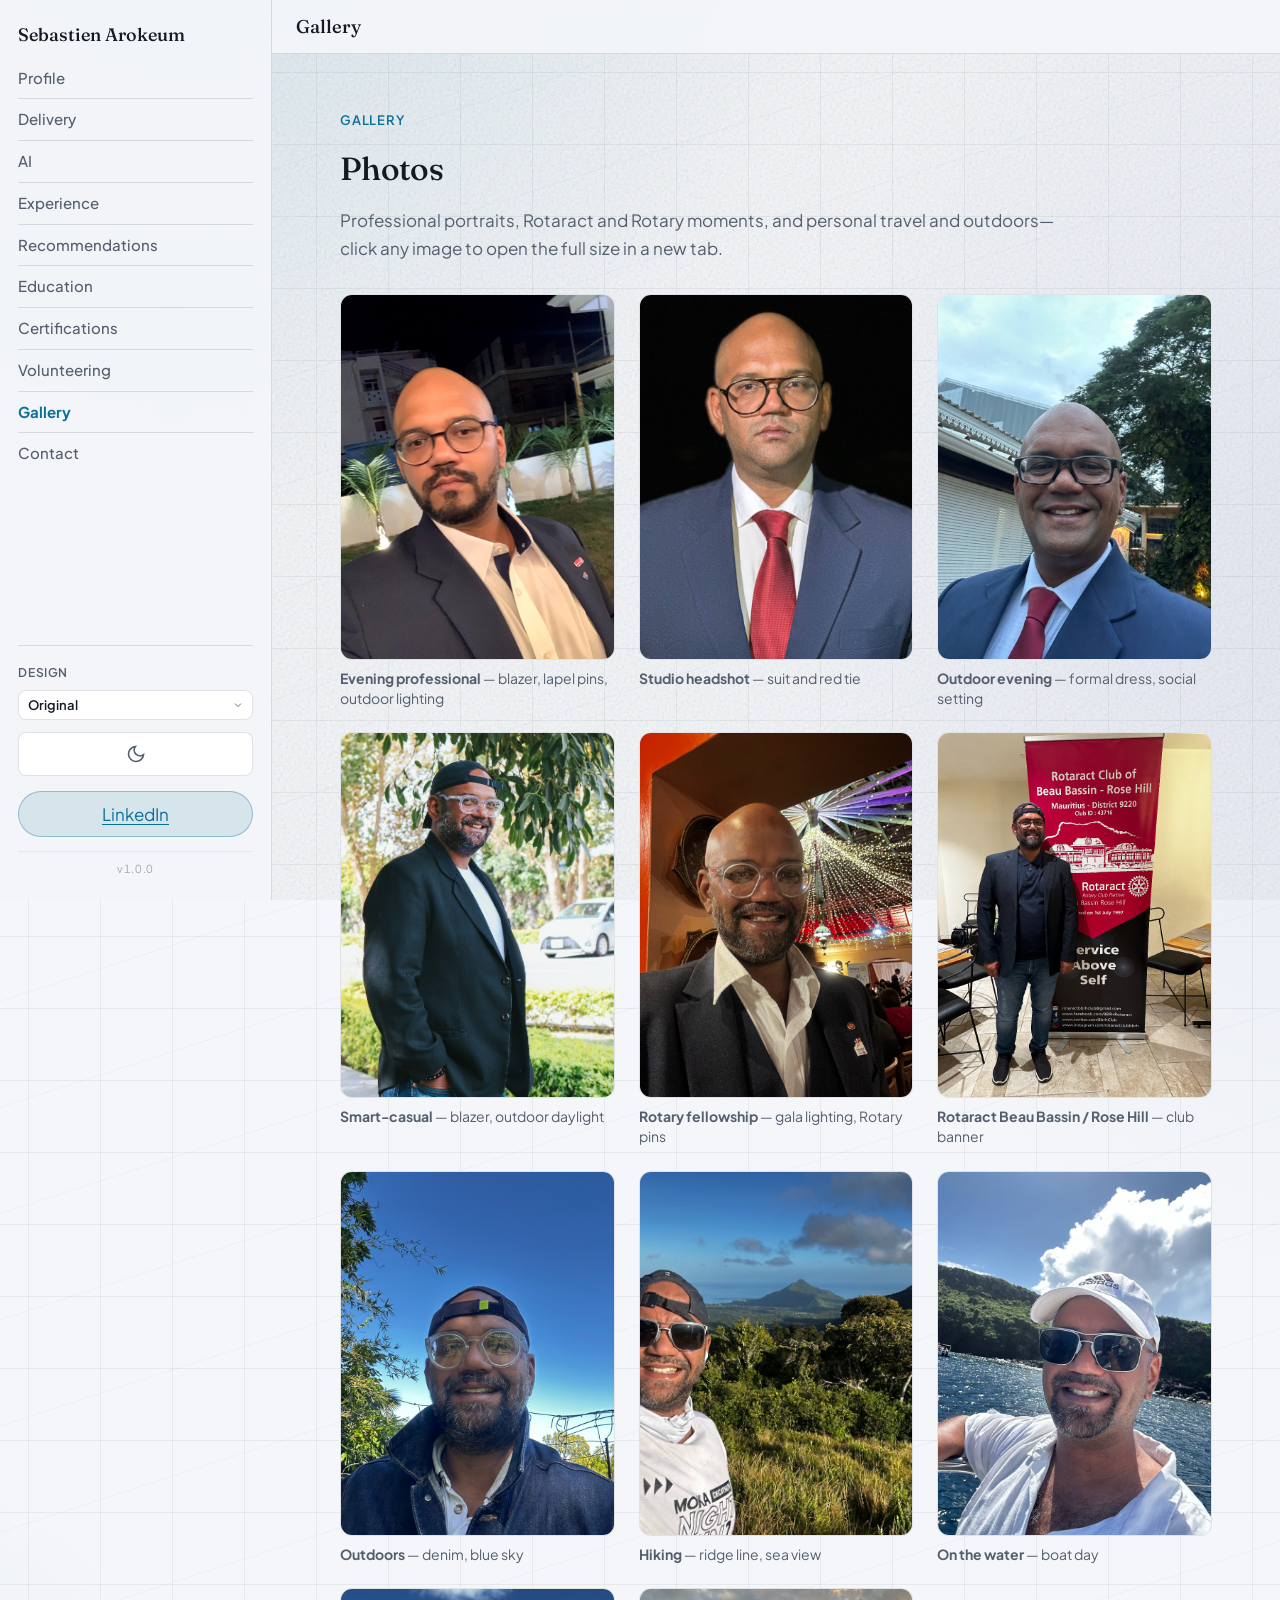
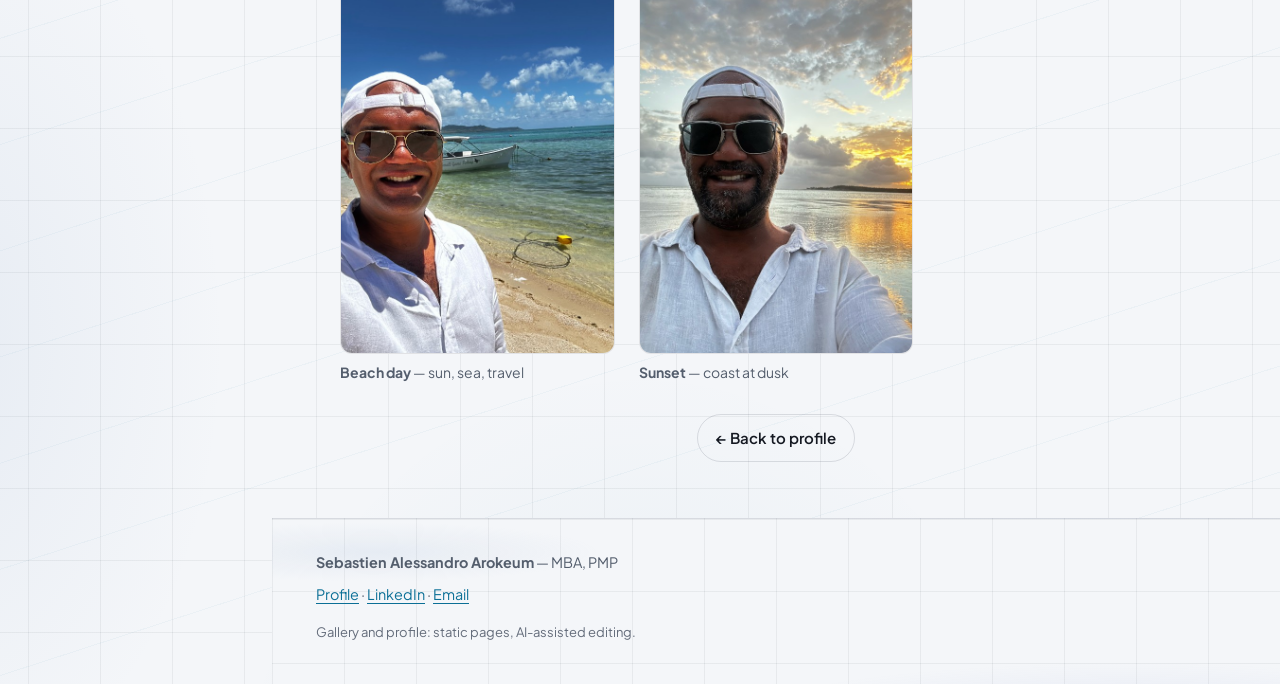
==== commit 08252f39: "feat: site versioning (version.js), sidebar v label; deploy workflow includes version.js - Add versi" ====
--- a/gallery.html
+++ b/gallery.html
@@ -1,6 +1,24 @@
 <!DOCTYPE html>
 <html lang="en">
 <head>
+  <script>
+    window.dataLayer = window.dataLayer || [];
+    function gtag(){dataLayer.push(arguments);}
+    /* Consent defaults before GTM — see index.html for note */
+    gtag('consent', 'default', {
+      analytics_storage: 'granted',
+      ad_storage: 'granted',
+      ad_user_data: 'granted',
+      ad_personalization: 'granted'
+    });
+  </script>
+  <!-- Google Tag Manager -->
+  <script>(function(w,d,s,l,i){w[l]=w[l]||[];w[l].push({'gtm.start':
+  new Date().getTime(),event:'gtm.js'});var f=d.getElementsByTagName(s)[0],
+  j=d.createElement(s),dl=l!='dataLayer'?'&l='+l:'';j.async=true;j.src=
+  'https://www.googletagmanager.com/gtm.js?id='+i+dl;f.parentNode.insertBefore(j,f);
+  })(window,document,'script','dataLayer','GTM-TBCFM68');</script>
+  <!-- End Google Tag Manager -->
   <meta charset="utf-8">
   <meta name="viewport" content="width=device-width, initial-scale=1">
   <title>Photo gallery — Sebastien Arokeum</title>
@@ -42,6 +60,9 @@
   <link rel="stylesheet" href="styles.css">
 </head>
 <body>
+  <!-- Google Tag Manager (noscript) -->
+  <noscript><iframe src="https://www.googletagmanager.com/ns.html?id=GTM-TBCFM68" height="0" width="0" style="display:none;visibility:hidden" title="Google Tag Manager"></iframe></noscript>
+  <!-- End Google Tag Manager (noscript) -->
   <a class="skip-link" href="#main">Skip to content</a>
 
   <div class="site-shell">
@@ -75,6 +96,7 @@
             <svg class="theme-toggle__icon theme-toggle__icon--moon" xmlns="http://www.w3.org/2000/svg" width="20" height="20" viewBox="0 0 24 24" fill="none" stroke="currentColor" stroke-width="2" stroke-linecap="round" aria-hidden="true"><path d="M21 12.79A9 9 0 1 1 11.21 3 7 7 0 0 0 21 12.79z"/></svg>
           </button>
           <a class="site-nav__cta" href="https://www.linkedin.com/in/sebastien-alessandro-arokeum/" target="_blank" rel="noopener noreferrer">LinkedIn</a>
+          <p class="site-sidebar__version" id="site-version" aria-label="Site version"></p>
         </div>
       </div>
     </aside>
@@ -209,6 +231,7 @@
     </div>
   </div>
 
+  <script src="version.js"></script>
   <script src="theme-init.js" defer></script>
 </body>
 </html>
--- a/styles.css
+++ b/styles.css
@@ -482,6 +482,23 @@
   gap: 0.75rem;
 }
 
+.site-sidebar__version {
+  margin: 0.15rem 0 0;
+  padding-top: 0.5rem;
+  border-top: 1px solid var(--border);
+  font-size: 0.6875rem;
+  font-variant-numeric: tabular-nums;
+  letter-spacing: 0.05em;
+  text-transform: lowercase;
+  color: var(--text-muted);
+  opacity: 0.5;
+  text-align: center;
+}
+
+.site-sidebar__version:empty {
+  display: none;
+}
+
 .site-content {
   position: relative;
   z-index: 1;
